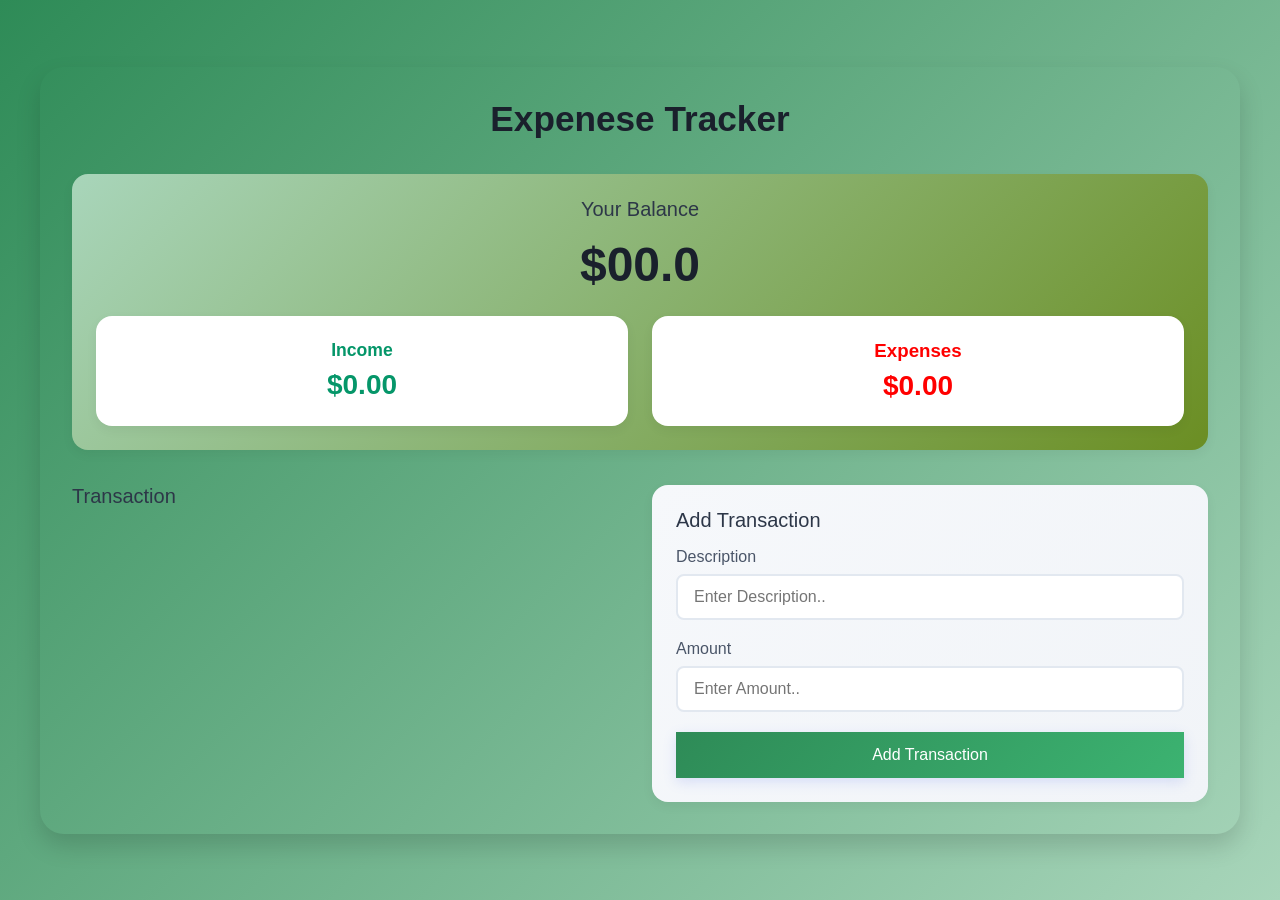
==== Expense-Tracker/index.html @ 31b8c978 "initial commit" ====
<!DOCTYPE html>
<html lang="en">

<head>
    <meta charset="UTF-8">
    <meta name="viewport" content="width=device-width, initial-scale=1.0">
    <title>Expense Tracker</title>
    <link rel="stylesheet" href="style.css">
</head>

<body>
    <div class="container">
        <h1>Expenese Tracker</h1>

        <div class="balance-container">
            <h2>Your Balance</h2>
            <h1 id="">$00.0</h1>

            <div class="summary">
                <div class="income">
                    <h3>Income</h3>
                    <p id="income-amount">$0.00</p>
                </div>
                <div class="expense">
                    <h3>Expenses</h3>
                    <p id="expences-amount">$0.00</p>
                </div>

            </div>

        </div>
        <div class="main-content">
            <div class="transaction-container">
                <h2>Transaction</h2>
                <ul id="transaction-list">
                    <!-- Transaction will be inserted here-->
                </ul>
            </div>
            <div class="form-container">
                <h2>Add Transaction</h2>
                <form id="transaction-form">
                    <div class="form-group">
                        <label for="description">Description</label>
                        <input type="text" id="description" placeholder="Enter Description.." required>
                    </div>

                     <div class="form-group">
                        <label for="amount">Amount</label>
                        <input type="number" id="amount" placeholder="Enter Amount.." required>
                    </div>

                    <button type="submit">Add Transaction</button>
                </form>
            </div>

        </div>

    </div>

<script src="script.js"></script>
</body>

</html>
---- Expense-Tracker/style.css ----
*{
    margin: 0;
    padding: 0;
    box-sizing: border-box;
}

body{
    background:linear-gradient(135deg, #2e8b57, #a8d5ba);
    min-height: 100vh;
    font-family: "Roboto", sans-serif;
    display: flex;
    justify-content: center;
    align-items: center;
    padding: 20px;
    color: black;

}

.container{
    width: 100%;
    max-width: 1200px;
    padding:2rem;
    border-radius: 24px;
    box-shadow: 0 12px 24px rgba(0, 0, 0, 0.15);

}


h1{
    text-align: center;
    color: #1a202c;
    margin-bottom: 35px;
    font-size: 2.2rem;
    font-weight: 600;
    letter-spacing: -0;
}
h2{
    color: #2d3748;
    margin-bottom: 1rem;
    font-size: 1.25rem;
    font-weight: 500;
}

.balance-container{
    text-align: center;
    margin-bottom: 35px;
    padding: 24px;
    background: linear-gradient(135deg, #a8d5ba, #6b8e23);
    border-radius: 1rem;
    box-shadow: 0 4px 12px rgba(0, 0, 0, 0.05);
    
}

.balance-container  h1{
    font-size: 3rem;
    margin: 15px 0;

}
.summary{
    display: grid;
    grid-template-columns: 1fr 1fr;
    gap: 24px;
    margin-top:  24px;
}
.main-content{
    display: grid;
    grid-template-columns: 1fr 1fr;
    gap: 24px;
}

.income, .expense{
    background-color: #fff;
    padding: 24px;
    border-radius: 1rem;
    box-shadow: 0 4px 12px rgba(0, 0, 0, 0.05);
    transition: transform 0.2s ease;
    &:hover{
        transform: translateY(-2px);
    }
}

.income h3{
    color: #059669;
    font-size: 1.1rem;
    font-weight: 600;
}

.expense h3{
    color: red;
    font-weight: 1.1rem;
    font-weight: 600;
}

.income p,
.expense p {
    margin-top: 8px;
    font-size: 1.75rem;
    font-weight: 600;

}

.income p{
    color: #059669;
}

.expense p{
    color: red;
}

.transaction-container{
    height: 100%;
    display: flex;
    flex-direction: column;
}

#transaction-list{
    list-style: none;
    max-height: 500px;
    overflow-y: auto;
    flex-grow: 1;
    padding-right: 8px;
}

#transaction-list::-webkit-scrollbar{
    width: 8px;
    
}
#transaction-list::-webkit-scrollbar-track{
    background-color:  #f1f1f1;
    border-radius: 4px;
}
#transaction-list::-webkit-scrollbar-thumb{
    /*thumb is the graggble part of scrollbar */
    background-color: #cbd5e0;
    border-radius: 4px;

}

#transaction-list::-webkit-scrollbar-thumb:hover{
    background-color:  #a0aec0;

}
.transaction{
    display: flex;
    justify-content: space-between;
    align-items: center;
    padding: 1rem 1.2rem ;
    margin-bottom: 12px;
    border-radius: 12px;
    background-color: #fff;
    box-shadow: 0 2px 8px rgba(0, 0, 0, 0.05);
    transition: all 0.2s ease;
    border-right: 5px solid;
    animation: slideIn 0.3s ease;
}

@keyframes slideIn {
    from{
        opacity: 0;
        transform: translateX(-20px);
    }
    to {
        opacity: 1;
        transform: translateX(0px);
    }
}

.transaction.income{
    border-right-color: #059669;
}
.transaction.expense{
    border-right-color: #dc2626;
}

.transaction.delete-btn {
    background: none;
    border: none;
    color: #dc2626;
    cursor: pointer;
    font-size: 1.4rem;
    opacity: 0;
    transition: all 0.2s ease;
    padding: 4px 8px;
    border-radius: 4px;
    margin-left: 12px;

&:hover{
    opacity: 1;
}
&:hover{
    background-color: #fff;
    transform: scale(1.1);
}
}

.form-container {
    background: linear-gradient(135deg, #f6f8fb, #f1f4f8);
    padding: 24px;
    border-radius: 16px;
    box-shadow: 0 4px 12px rgba(0, 0, 0, 0.05);
    height: 100%;
    display: flex;
    flex-direction: column;
}

.form-container form{
    height: 100%;
    display: flex;
    flex-direction: column;

}

.form-group {
    margin-bottom: 20px;

}
label{
    display: block;
    margin-bottom: 8px;
    color: #4a5568;
    font-weight: 500;
}

input{
    width: 100%;
    padding: 12px 16px;
    border: 2px solid #e2e8f0;
    border-radius: 8px;
    font-size: 1rem;
    transition: all 0.2s ease;
    background-color: #fff;
    &:focus{
        outline: none;
        border-color: #667eea;
        box-shadow: 0 0 0 3px rgba(102, 126, 234, 0.1);
    }
    &:hover{
        border-color: #cbd5e0;
    }
}

small{
    color: #718096;
    font-size: 0.875rem;
    margin-top: 4px;
    display: block;

}

button[type="submit"] {
    width: 100%;
    padding: 14px;
    background: linear-gradient(135deg, #2e8b57 0%, #3cb371 100%);
    color: white;
    border: none;
    cursor: pointer;
    font-size: 1rem;
    font-weight: 500;
    transition: all 0.2s ease;
    box-shadow: 0 4px 12px rgba(102, 126, 234, 0.2);
    margin-top: auto;
}
    

button[type="submit"] :hover{
    transform: translateY(-2px);
    box-shadow: 0 6px 16px rgba(102, 126, 234, 0.3);
}
    
button[type="submit"]:active{
        transform: translateY(0);
    }


/* @responsiveness */
@media (max-width: 480px) {
    .container{
        padding: 24px;

    }
    .summary{grid-template-columns: 1fr;
    gap: 16px;
    }

    .balance-container h1{
        font-size: 2.5rem;
    }

    .income p,
    .expense p{
        font-size: 1.5rem;
    }
    .transaction {
        padding: 14px 16px;
    }
    h1 {
        font-size: 1.8rem;
    }
    

}
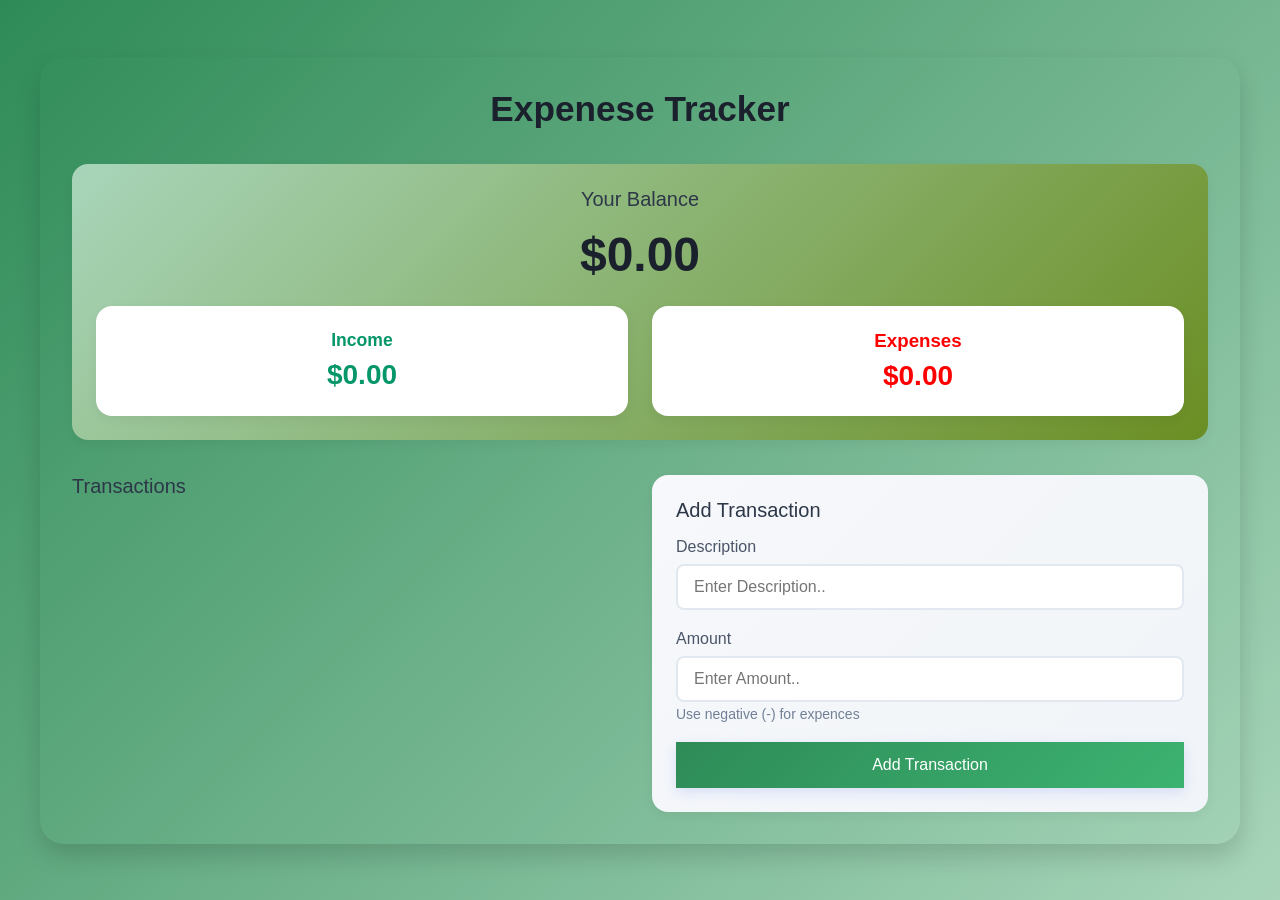
==== commit 55afd4de: "Expense tracker Project completed" ====
--- a/Expense-Tracker/index.html
+++ b/Expense-Tracker/index.html
@@ -14,7 +14,7 @@
 
         <div class="balance-container">
             <h2>Your Balance</h2>
-            <h1 id="">$00.0</h1>
+            <h1 id="balance">$00.0</h1>
 
             <div class="summary">
                 <div class="income">
@@ -31,7 +31,7 @@
         </div>
         <div class="main-content">
             <div class="transaction-container">
-                <h2>Transaction</h2>
+                <h2>Transactions</h2>
                 <ul id="transaction-list">
                     <!-- Transaction will be inserted here-->
                 </ul>
@@ -46,7 +46,8 @@
 
                      <div class="form-group">
                         <label for="amount">Amount</label>
-                        <input type="number" id="amount" placeholder="Enter Amount.." required>
+                        <input type="number" id="amount" placeholder="Enter Amount.." required >
+                        <small>Use negative (-) for expences</small>
                     </div>
 
                     <button type="submit">Add Transaction</button>
--- a/Expense-Tracker/style.css
+++ b/Expense-Tracker/style.css
@@ -172,7 +172,7 @@
     border-right-color: #dc2626;
 }
 
-.transaction.delete-btn {
+.transaction .delete-btn {
     background: none;
     border: none;
     color: #dc2626;
@@ -183,15 +183,24 @@
     padding: 4px 8px;
     border-radius: 4px;
     margin-left: 12px;
-
-&:hover{
+}
+.transaction:hover .delete-btn {
+  opacity: 1;
+}
+
+.transaction .delete-btn:hover {
+  background-color: #fee2e2;
+  transform: scale(1.1);
+}
+
+/*&:hover{
     opacity: 1;
 }
 &:hover{
     background-color: #fff;
     transform: scale(1.1);
 }
-}
+} */
 
 .form-container {
     background: linear-gradient(135deg, #f6f8fb, #f1f4f8);
